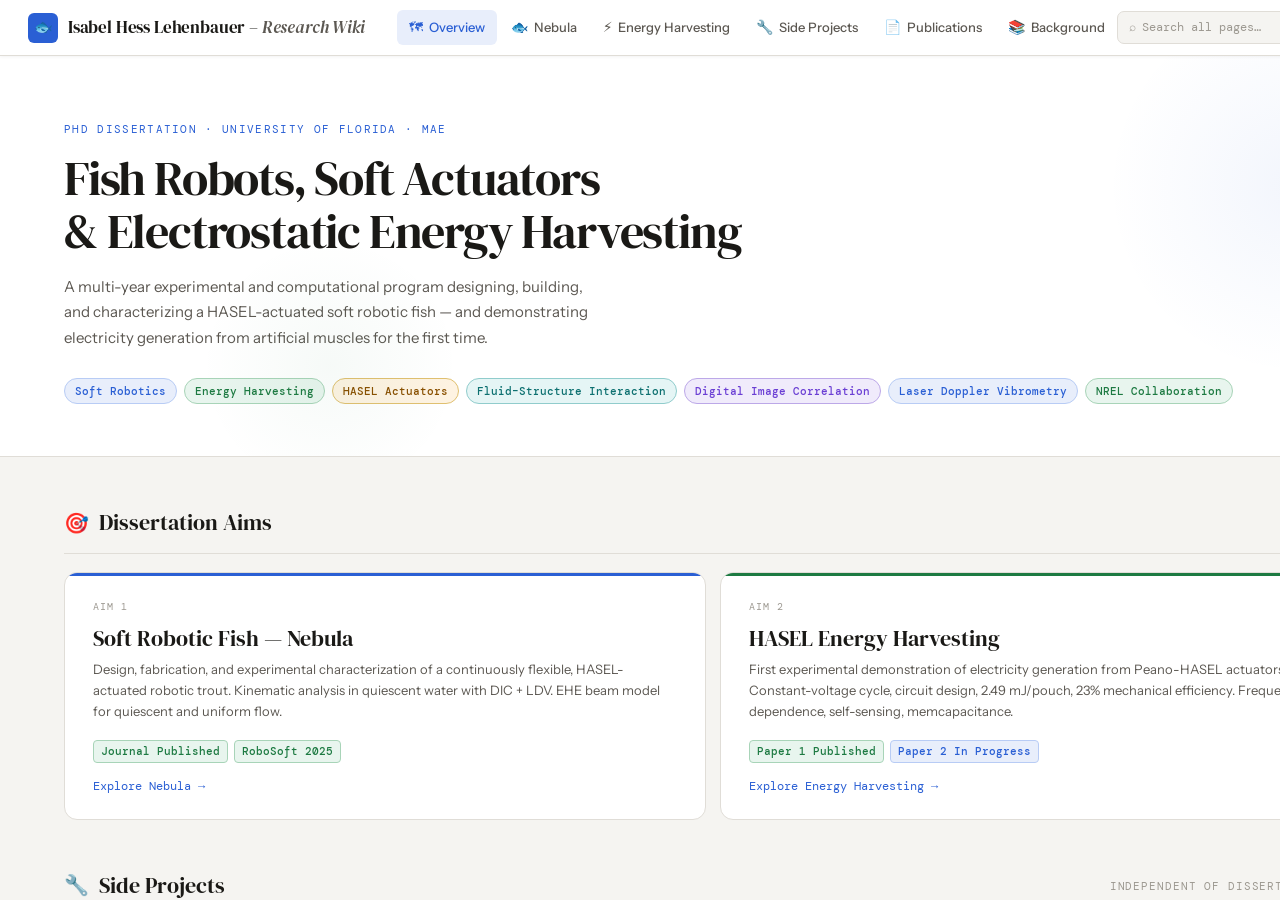
==== index.html @ 18fa1d74 "Initial commit" ====
<!DOCTYPE html>
<html lang="en">
<head>
<meta charset="UTF-8">
<meta name="viewport" content="width=device-width, initial-scale=1.0">
<title>Isabel Hess Lehenbauer · Graduate Research Wiki</title>
<link rel="stylesheet" href="shared.css">
<style>
/* Index-specific: no sidebar, full-width layout */
body { grid-template-columns: 1fr; }
main  { height: calc(100vh - 56px); overflow-y: auto; }

/* Hero */
.index-hero {
  padding: 64px 64px 52px;
  background: var(--surface);
  border-bottom: 1px solid var(--border);
  position: relative; overflow: hidden;
}
.index-hero::before {
  content:''; position:absolute; top:-60px; right:-60px;
  width:380px; height:380px;
  background: radial-gradient(circle, rgba(42,95,212,0.06) 0%, transparent 70%);
  pointer-events:none;
}
.index-hero::after {
  content:''; position:absolute; bottom:-40px; left:200px;
  width:260px; height:260px;
  background: radial-gradient(circle, rgba(29,122,66,0.04) 0%, transparent 70%);
  pointer-events:none;
}
.hero-eyebrow { font-family:var(--font-mono); font-size:11px; letter-spacing:.12em; text-transform:uppercase; color:var(--accent); margin-bottom:14px; }
.index-hero h1 { font-family:var(--font-serif); font-size:3rem; font-weight:400; line-height:1.1; letter-spacing:-0.025em; color:var(--text); margin-bottom:16px; max-width:700px; }
.index-hero h1 em { font-style:italic; color:var(--text-muted); }
.index-hero p { color:var(--text-muted); font-size:15px; max-width:540px; margin-bottom:28px; line-height:1.7; }
.hero-chips { display:flex; gap:7px; flex-wrap:wrap; }

/* Section grid */
.hub-content { padding: 48px 64px 72px; }
.hub-group { margin-bottom: 48px; }
.hub-group-header {
  display: flex; align-items: center; gap: 10px;
  margin-bottom: 18px; padding-bottom: 12px;
  border-bottom: 1px solid var(--border);
}
.hub-group-icon { font-size: 20px; }
.hub-group-title { font-family: var(--font-serif); font-size: 1.35rem; font-weight: 400; color: var(--text); }
.hub-group-subtitle { font-family: var(--font-mono); font-size: 11px; color: var(--text-faint); text-transform: uppercase; letter-spacing: .08em; margin-left: auto; }

.section-grid { display: grid; grid-template-columns: repeat(auto-fill, minmax(280px, 1fr)); gap: 14px; }

.section-card {
  display: block; text-decoration: none;
  background: var(--surface); border: 1px solid var(--border);
  border-radius: 11px; padding: 20px 22px;
  transition: border-color 0.15s, box-shadow 0.15s, transform 0.15s;
  position: relative; overflow: hidden;
}
.section-card:hover {
  border-color: var(--border-light);
  box-shadow: 0 4px 18px rgba(0,0,0,0.08);
  transform: translateY(-1px);
}
.section-card .card-stripe {
  position: absolute; top: 0; left: 0; right: 0; height: 3px; border-radius: 11px 11px 0 0;
}
.sc-icon { font-size: 22px; margin-bottom: 10px; }
.sc-title { font-size: 14px; font-weight: 600; color: var(--text); margin-bottom: 5px; line-height: 1.3; }
.sc-desc  { font-size: 12.5px; color: var(--text-muted); line-height: 1.55; margin-bottom: 12px; }
.sc-meta  { display: flex; gap: 6px; flex-wrap: wrap; align-items: center; }

/* big CTA cards */
.aim-card {
  display: flex; flex-direction: column;
  background: var(--surface); border: 1px solid var(--border);
  border-radius: 13px; padding: 26px 28px 22px;
  text-decoration: none;
  transition: border-color 0.15s, box-shadow 0.15s, transform 0.15s;
  position: relative; overflow: hidden;
}
.aim-card:hover { border-color: var(--border-light); box-shadow: 0 5px 22px rgba(0,0,0,0.09); transform: translateY(-2px); }
.aim-card .card-stripe { position:absolute; top:0; left:0; right:0; height:3px; border-radius:13px 13px 0 0; }
.aim-num { font-family:var(--font-mono); font-size:10px; text-transform:uppercase; letter-spacing:.1em; color:var(--text-faint); margin-bottom:10px; }
.aim-title { font-family:var(--font-serif); font-size:1.35rem; font-weight:400; color:var(--text); margin-bottom:8px; line-height:1.2; }
.aim-desc  { font-size:13px; color:var(--text-muted); line-height:1.6; flex:1; margin-bottom:18px; }
.aim-arrow { font-family:var(--font-mono); font-size:12px; color:var(--accent); }

.aims-grid { display:grid; grid-template-columns:1fr 1fr; gap:14px; margin-bottom:48px; }
@media(max-width:700px){ .aims-grid { grid-template-columns:1fr; } }

/* timeline strip on index */
.timeline-strip {
  background: var(--surface); border: 1px solid var(--border);
  border-radius: 11px; padding: 24px 28px;
}
</style>
</head>
<body>

<!-- SHARED HEADER -->
<header class="site-header">
  <a href="index.html" class="logo">
    <div class="logo-icon">🐟</div>
    <div class="logo-text">Isabel Hess Lehenbauer &ndash; <span>Research Wiki</span></div>
  </a>
  <nav class="top-nav">
    <a href="index.html"         class="active"><span class="nav-icon">🗺</span> Overview</a>
    <a href="nebula.html"               ><span class="nav-icon">🐟</span> Nebula</a>
    <a href="energy.html"               ><span class="nav-icon">⚡</span> Energy Harvesting</a>
    <a href="side-projects.html"        ><span class="nav-icon">🔧</span> Side Projects</a>
    <a href="publications.html"         ><span class="nav-icon">📄</span> Publications</a>
    <a href="background.html"           ><span class="nav-icon">📚</span> Background</a>
  </nav>
  <div class="header-right">
    <div class="global-search">
      <span>⌕</span>
      <input type="text" id="globalSearch" placeholder="Search all pages…" autocomplete="off">
    </div>
    <div class="header-meta">UF · MAE PhD</div>
  </div>
</header>

<main>

<!-- HERO -->
<div class="index-hero">
  <div class="hero-eyebrow">PhD Dissertation · University of Florida · MAE</div>
  <h1>Fish Robots, Soft Actuators<br>&amp; Electrostatic Energy Harvesting</h1>
  <p>A multi-year experimental and computational program designing, building, and characterizing a HASEL-actuated soft robotic fish — and demonstrating electricity generation from artificial muscles for the first time.</p>
  <div class="hero-chips">
    <span class="chip chip-blue">Soft Robotics</span>
    <span class="chip chip-green">Energy Harvesting</span>
    <span class="chip chip-amber">HASEL Actuators</span>
    <span class="chip chip-teal">Fluid–Structure Interaction</span>
    <span class="chip chip-purple">Digital Image Correlation</span>
    <span class="chip chip-blue">Laser Doppler Vibrometry</span>
    <span class="chip chip-green">NREL Collaboration</span>
  </div>
</div>

<div class="hub-content">

  <!-- DISSERTATION AIMS -->
  <div class="hub-group">
    <div class="hub-group-header">
      <span class="hub-group-icon">🎯</span>
      <span class="hub-group-title">Dissertation Aims</span>
    </div>
    <div class="aims-grid">

      <a href="nebula.html" class="aim-card">
        <div class="card-stripe" style="background:var(--accent)"></div>
        <div class="aim-num">Aim 1</div>
        <div class="aim-title">Soft Robotic Fish — Nebula</div>
        <div class="aim-desc">Design, fabrication, and experimental characterization of a continuously flexible, HASEL-actuated robotic trout. Kinematic analysis in quiescent water with DIC + LDV. EHE beam model for quiescent and uniform flow.</div>
        <div class="sc-meta" style="margin-bottom:14px">
          <span class="pill pill-done">Journal Published</span>
          <span class="pill pill-done">RoboSoft 2025</span>
        </div>
        <div class="aim-arrow">Explore Nebula →</div>
      </a>

      <a href="energy.html" class="aim-card">
        <div class="card-stripe" style="background:var(--green)"></div>
        <div class="aim-num">Aim 2</div>
        <div class="aim-title">HASEL Energy Harvesting</div>
        <div class="aim-desc">First experimental demonstration of electricity generation from Peano-HASEL actuators. Constant-voltage cycle, circuit design, 2.49 mJ/pouch, 23% mechanical efficiency. Frequency dependence, self-sensing, memcapacitance.</div>
        <div class="sc-meta" style="margin-bottom:14px">
          <span class="pill pill-done">Paper 1 Published</span>
          <span class="pill pill-active">Paper 2 In Progress</span>
        </div>
        <div class="aim-arrow">Explore Energy Harvesting →</div>
      </a>

    </div>
  </div>

  <!-- SIDE PROJECTS -->
  <div class="hub-group">
    <div class="hub-group-header">
      <span class="hub-group-icon">🔧</span>
      <span class="hub-group-title">Side Projects</span>
      <span class="hub-group-subtitle">Independent of dissertation aims</span>
    </div>
    <div class="section-grid">

      <a href="side-projects.html#gantry" class="section-card">
        <div class="card-stripe" style="background:var(--amber)"></div>
        <div class="sc-icon">🦾</div>
        <div class="sc-title">Gantry System Build</div>
        <div class="sc-desc">Custom 3-axis servo-driven underwater oscillation platform. DYN4 drives, Galil controller, dSpace integration. Used for Nebula base-excitation energy harvesting experiments.</div>
        <div class="sc-meta"><span class="pill pill-done">Built</span></div>
      </a>

      <a href="side-projects.html#dic" class="section-card">
        <div class="card-stripe" style="background:var(--purple)"></div>
        <div class="sc-icon">🎥</div>
        <div class="sc-title">Underwater DIC (NREL Contract)</div>
        <div class="sc-desc">Evaluated DIC and videogrammetry for tracking flexible WEC deformation in NREL's wave flume. Snell's Law analysis; camera angle tests; recommendation: underwater camera housing.</div>
        <div class="sc-meta"><span class="pill pill-done">Completed</span></div>
      </a>

    </div>
  </div>

  <!-- QUICK LINKS -->
  <div class="hub-group">
    <div class="hub-group-header">
      <span class="hub-group-icon">🔗</span>
      <span class="hub-group-title">Quick Access</span>
    </div>
    <div class="section-grid">

      <a href="publications.html" class="section-card">
        <div class="card-stripe" style="background:var(--purple)"></div>
        <div class="sc-icon">📄</div>
        <div class="sc-title">Publications &amp; Conferences</div>
        <div class="sc-desc">SMASIS 2022, 2023, 2024, 2025 · RoboSoft 2025 · Energies (MDPI) · Smart Materials &amp; Structures · NREL MEGSRP · Senate Robotics Day.</div>
        <div class="sc-meta">
          <span class="pill pill-done">2 Journals</span>
          <span class="pill pill-done">4 Conferences</span>
          <span class="pill pill-active">1 In Progress</span>
        </div>
      </a>

      <a href="background.html" class="section-card">
        <div class="card-stripe" style="background:var(--teal)"></div>
        <div class="sc-icon">📚</div>
        <div class="sc-title">Background Reading</div>
        <div class="sc-desc">What is a HASEL? Electrostatic zipping, variable capacitance, self-healing, inertial vs. viscous regimes. EHE modeling: Euler-Bernoulli beam, Lighthill theory, Galerkin method, MAC &amp; traveling index.</div>
        <div class="sc-meta"><span class="chip chip-teal">Reference</span></div>
      </a>

    </div>
  </div>

  <!-- TIMELINE STRIP -->
  <div class="hub-group">
    <div class="hub-group-header">
      <span class="hub-group-icon">📅</span>
      <span class="hub-group-title">Research Timeline</span>
    </div>
    <div class="timeline-strip">
      <div class="timeline">
        <div class="timeline-item complete"><div class="tl-date">Fall 2021</div><div class="tl-title">EHE Model — Quiescent Flow</div><div class="tl-body">MATLAB Galerkin simulation with nonlinear fluid damping.</div></div>
        <div class="timeline-item complete"><div class="tl-date">Spring 2022</div><div class="tl-title">Nebula Design + SMASIS22</div><div class="tl-body">Parametric body design. Compliance &amp; traveling wave generation.</div></div>
        <div class="timeline-item complete"><div class="tl-date">Fall 2022</div><div class="tl-title">Nebula Fabrication &amp; Air Testing</div><div class="tl-body">TPU skeleton, Ecoflex silicone cast, LDV + DIC in air.</div></div>
        <div class="timeline-item complete"><div class="tl-date">Spring 2023</div><div class="tl-title">Nebula Aquarium Testing</div><div class="tl-body">DIC + LDV at 3 natural frequencies. MAC and traveling index analysis.</div></div>
        <div class="timeline-item complete"><div class="tl-date">Fall 2023</div><div class="tl-title">SMASIS23 (3rd place) + NREL Contracts Begin</div><div class="tl-body">HASEL EH and Underwater DIC contracts awarded.</div></div>
        <div class="timeline-item complete"><div class="tl-date">Jan–Nov 2024</div><div class="tl-title">HASEL EH Paper 1 + Nebula Journal</div><div class="tl-body">Full 4×5 EH test matrix. Nebula SMS journal submitted June 2024. EH Paper 1 submitted Nov 2024.</div></div>
        <div class="timeline-item complete"><div class="tl-date">Apr 2025</div><div class="tl-title">RoboSoft 2025 — Nebula v2</div><div class="tl-body">Lausanne. Distributed muscles + sensing. 44% thrust increase with phase offset.</div></div>
        <div class="timeline-item active"><div class="tl-date">Jan–Jul 2025 (NREL MEGSRP)</div><div class="tl-title">Power &amp; Frequency Study</div><div class="tl-body">Cyclic EH with self-sensing. Power density vs. frequency 0.5–20 Hz.</div></div>
        <div class="timeline-item active"><div class="tl-date">Oct–Dec 2025</div><div class="tl-title">Nebula EH on Bending Structure</div><div class="tl-body">Gantry base-excitation experiments. Phase relationship study.</div></div>
        <div class="timeline-item active"><div class="tl-date">April 2026</div><div class="tl-title">HASEL Memcapacitance</div><div class="tl-body">Nonlinear C vs. V with hysteresis — AC superposition method, Trek 10/10.</div></div>
      </div>
    </div>
  </div>

</div><!-- /hub-content -->
</main>

<script src="shared.js"></script>
</body>
</html>
---- shared.css ----
@import url('https://fonts.googleapis.com/css2?family=DM+Serif+Display:ital@0;1&family=DM+Mono:wght@300;400;500&family=Instrument+Sans:ital,wght@0,400;0,500;0,600;1,400&display=swap');

:root {
  --bg: #f5f4f1;
  --surface: #ffffff;
  --surface2: #f0eeea;
  --border: #e0ddd7;
  --border-light: #c8c4bc;
  --text: #1a1916;
  --text-muted: #5c5852;
  --text-faint: #9c9890;
  --accent: #2a5fd4;
  --accent-soft: #e8eefb;
  --green: #1d7a42;
  --green-soft: #e8f5ee;
  --amber: #8a5000;
  --amber-soft: #fef3e2;
  --rose: #c0284a;
  --rose-soft: #fdeaee;
  --teal: #0d7070;
  --teal-soft: #e5f5f5;
  --purple: #6b3fd4;
  --purple-soft: #f0ebfb;
  --font-serif: 'DM Serif Display', Georgia, serif;
  --font-sans: 'Instrument Sans', system-ui, sans-serif;
  --font-mono: 'DM Mono', monospace;
}

*, *::before, *::after { box-sizing: border-box; margin: 0; padding: 0; }
html { scroll-behavior: smooth; }

body {
  background: var(--bg);
  color: var(--text);
  font-family: var(--font-sans);
  font-size: 15px;
  line-height: 1.65;
  min-height: 100vh;
  display: grid;
  grid-template-columns: 260px 1fr;
  grid-template-rows: auto 1fr;
}

/* ── TOPBAR ── */
.site-header {
  grid-column: 1 / -1;
  background: var(--surface);
  border-bottom: 1px solid var(--border);
  padding: 0 28px;
  display: flex;
  align-items: center;
  gap: 0;
  position: sticky;
  top: 0;
  z-index: 200;
  height: 56px;
  box-shadow: 0 1px 3px rgba(0,0,0,0.05);
}

.site-header .logo {
  display: flex;
  align-items: center;
  gap: 10px;
  text-decoration: none;
  margin-right: 32px;
  flex-shrink: 0;
}

.logo-icon {
  width: 30px; height: 30px;
  background: var(--accent);
  border-radius: 6px;
  display: flex; align-items: center; justify-content: center;
  font-size: 15px;
}

.logo-text {
  font-family: var(--font-serif);
  font-size: 1.05rem;
  font-weight: 400;
  color: var(--text);
  letter-spacing: -0.01em;
  white-space: nowrap;
}
.logo-text span { color: var(--text-muted); font-style: italic; }

/* Top nav links */
.top-nav {
  display: flex;
  align-items: center;
  gap: 2px;
  flex: 1;
}

.top-nav a {
  display: flex;
  align-items: center;
  gap: 6px;
  padding: 6px 12px;
  border-radius: 6px;
  text-decoration: none;
  font-size: 13px;
  font-weight: 500;
  color: var(--text-muted);
  transition: background 0.12s, color 0.12s;
  white-space: nowrap;
}
.top-nav a:hover { background: var(--surface2); color: var(--text); }
.top-nav a.active { background: var(--accent-soft); color: var(--accent); }
.top-nav a .nav-icon { font-size: 14px; }

.header-right {
  margin-left: auto;
  display: flex;
  align-items: center;
  gap: 10px;
}

/* Global search in header */
.global-search {
  display: flex;
  align-items: center;
  gap: 6px;
  padding: 6px 11px;
  background: var(--bg);
  border: 1px solid var(--border);
  border-radius: 7px;
  font-family: var(--font-mono);
  font-size: 12px;
  color: var(--text-faint);
  min-width: 190px;
  cursor: text;
  transition: border-color 0.12s;
}
.global-search:focus-within { border-color: var(--accent); }
.global-search input {
  border: none; background: transparent; outline: none;
  color: var(--text); font-family: var(--font-mono); font-size: 12px; width: 100%;
}
.global-search input::placeholder { color: var(--text-faint); }

.header-meta {
  font-family: var(--font-mono);
  font-size: 10px;
  color: var(--text-faint);
  letter-spacing: 0.07em;
  text-transform: uppercase;
  white-space: nowrap;
}

/* ── SIDEBAR ── */
.sidebar {
  background: var(--surface);
  border-right: 1px solid var(--border);
  padding: 16px 0;
  position: sticky;
  top: 56px;
  height: calc(100vh - 56px);
  overflow-y: auto;
  overflow-x: hidden;
  scrollbar-width: thin;
  scrollbar-color: var(--border) transparent;
}

.nav-label {
  font-family: var(--font-mono);
  font-size: 10px;
  letter-spacing: 0.12em;
  text-transform: uppercase;
  color: var(--text-faint);
  padding: 12px 14px 4px;
}

.sidebar a {
  display: flex;
  align-items: center;
  gap: 8px;
  padding: 6px 14px;
  color: var(--text-muted);
  text-decoration: none;
  font-size: 12.5px;
  transition: all 0.1s ease;
  border-left: 2px solid transparent;
  line-height: 1.3;
}
.sidebar a:hover { color: var(--text); background: var(--surface2); border-left-color: var(--border-light); }
.sidebar a.active { color: var(--accent); background: var(--accent-soft); border-left-color: var(--accent); font-weight: 500; }
.sidebar a.hidden { display: none; }

.nav-dot { width: 6px; height: 6px; border-radius: 50%; flex-shrink: 0; }
.no-results { display: none; padding: 6px 14px; font-size: 11px; color: var(--text-faint); font-family: var(--font-mono); }

/* ── MAIN ── */
main {
  overflow-y: auto;
  height: calc(100vh - 56px);
}

/* ── PAGE HERO ── */
.page-hero {
  background: var(--surface);
  border-bottom: 1px solid var(--border);
  padding: 44px 52px 36px;
  position: relative;
  overflow: hidden;
}
.page-hero::before {
  content: '';
  position: absolute; top: -40px; right: -40px;
  width: 280px; height: 280px;
  background: radial-gradient(circle, rgba(42,95,212,0.05) 0%, transparent 70%);
  pointer-events: none;
}
.page-hero-tag {
  font-family: var(--font-mono);
  font-size: 10.5px;
  letter-spacing: 0.11em;
  text-transform: uppercase;
  margin-bottom: 10px;
}
.page-hero h1 {
  font-family: var(--font-serif);
  font-size: 2.1rem;
  font-weight: 400;
  line-height: 1.15;
  letter-spacing: -0.02em;
  color: var(--text);
  margin-bottom: 10px;
}
.page-hero p {
  color: var(--text-muted);
  font-size: 14px;
  max-width: 520px;
}

/* ── CONTENT ── */
.content { padding: 0 52px 70px; }

/* ── SECTION ── */
.wiki-section { padding-top: 50px; }
.section-header { display: flex; align-items: flex-start; gap: 13px; margin-bottom: 5px; }
.section-icon { width: 36px; height: 36px; border-radius: 8px; display: flex; align-items: center; justify-content: center; font-size: 17px; flex-shrink: 0; margin-top: 3px; }
.icon-blue   { background: var(--accent-soft); }
.icon-green  { background: var(--green-soft); }
.icon-amber  { background: var(--amber-soft); }
.icon-teal   { background: var(--teal-soft); }
.icon-purple { background: var(--purple-soft); }
.section-title { font-family: var(--font-serif); font-size: 1.7rem; font-weight: 400; letter-spacing: -0.02em; line-height: 1.2; color: var(--text); }
.section-subtitle { color: var(--text-muted); font-size: 13px; margin-top: 3px; }
.section-divider { width: 100%; height: 1px; background: var(--border); margin: 14px 0 24px; }

/* ── CARDS ── */
.cards { display: grid; grid-template-columns: repeat(auto-fill, minmax(290px, 1fr)); gap: 12px; margin-bottom: 20px; }
.card { background: var(--surface); border: 1px solid var(--border); border-radius: 9px; padding: 17px 19px; transition: border-color 0.15s, box-shadow 0.15s; position: relative; }
.card:hover { border-color: var(--border-light); box-shadow: 0 2px 9px rgba(0,0,0,0.06); }
.card-tag { font-family: var(--font-mono); font-size: 10px; letter-spacing: 0.1em; text-transform: uppercase; color: var(--text-faint); margin-bottom: 6px; }
.card h3 { font-size: 13.5px; font-weight: 600; color: var(--text); margin-bottom: 6px; line-height: 1.35; }
.card p { font-size: 12.5px; color: var(--text-muted); line-height: 1.6; }
.card-accent { position: absolute; top: 0; left: 0; width: 3px; height: 100%; border-radius: 9px 0 0 9px; }

/* ── INFO BOX ── */
.info-box { background: var(--surface); border: 1px solid var(--border); border-radius: 9px; padding: 17px 21px; margin-bottom: 18px; }
.info-box-header { display: flex; align-items: center; gap: 8px; margin-bottom: 10px; }
.info-box-header h4 { font-size: 11px; font-weight: 600; text-transform: uppercase; letter-spacing: 0.08em; font-family: var(--font-mono); color: var(--text-muted); }

/* ── TIMELINE ── */
.timeline { position: relative; padding-left: 23px; margin-bottom: 18px; }
.timeline::before { content: ''; position: absolute; left: 5px; top: 8px; bottom: 8px; width: 1px; background: var(--border); }
.timeline-item { position: relative; margin-bottom: 15px; }
.timeline-item::before { content: ''; position: absolute; left: -20px; top: 6px; width: 8px; height: 8px; border-radius: 50%; background: var(--border-light); border: 2px solid var(--surface); }
.timeline-item.complete::before { background: var(--green); }
.timeline-item.active::before  { background: var(--accent); box-shadow: 0 0 0 3px var(--accent-soft); }
.tl-date  { font-family: var(--font-mono); font-size: 10px; color: var(--text-faint); letter-spacing: 0.05em; margin-bottom: 2px; }
.tl-title { font-size: 13px; font-weight: 500; color: var(--text); margin-bottom: 2px; }
.tl-body  { font-size: 12px; color: var(--text-muted); }

/* ── DATA TABLE ── */
.data-table { width: 100%; border-collapse: collapse; font-size: 12px; font-family: var(--font-mono); margin-bottom: 18px; }
.data-table th { text-align: left; padding: 7px 11px; background: var(--surface2); color: var(--text-muted); font-weight: 500; font-size: 9.5px; text-transform: uppercase; letter-spacing: 0.07em; border-bottom: 1px solid var(--border); }
.data-table td { padding: 6px 11px; color: var(--text); border-bottom: 1px solid var(--border); vertical-align: top; }
.data-table tr:last-child td { border-bottom: none; }
.data-table tr:hover td { background: var(--surface2); }
.val-highlight { color: var(--accent); font-weight: 500; }

/* ── PILLS ── */
.pill { display: inline-block; padding: 2px 7px; border-radius: 4px; font-size: 10.5px; font-family: var(--font-mono); font-weight: 500; }
.pill-done    { background: var(--green-soft);  color: var(--green);  border: 1px solid #a8d4b8; }
.pill-active  { background: var(--accent-soft); color: var(--accent); border: 1px solid #b8ccf5; }
.pill-scrapped{ background: var(--rose-soft);   color: var(--rose);   border: 1px solid #e0a8b8; }

/* ── CALLOUTS ── */
.callout { border-left: 3px solid; padding: 11px 15px; border-radius: 0 7px 7px 0; margin-bottom: 16px; font-size: 13px; }
.callout-blue  { border-color: var(--accent); background: var(--accent-soft); color: var(--text-muted); }
.callout-green { border-color: var(--green);  background: var(--green-soft);  color: var(--text-muted); }
.callout-amber { border-color: var(--amber);  background: var(--amber-soft);  color: var(--text-muted); }
.callout strong { color: var(--text); }

/* ── EQ BOX ── */
.eq-box { background: var(--surface2); border: 1px solid var(--border); border-radius: 7px; padding: 11px 16px; font-family: var(--font-mono); font-size: 12px; color: var(--teal); margin-bottom: 14px; overflow-x: auto; }

/* ── STATS ── */
.stats-row { display: flex; gap: 8px; flex-wrap: wrap; margin-bottom: 18px; }
.stat-box { background: var(--surface); border: 1px solid var(--border); border-radius: 8px; padding: 12px 16px; flex: 1; min-width: 110px; }
.stat-val { font-family: var(--font-mono); font-size: 1.3rem; font-weight: 500; line-height: 1.1; margin-bottom: 3px; }
.stat-label { font-size: 10.5px; color: var(--text-muted); }

/* ── PROSE ── */
.prose { max-width: 680px; font-size: 14px; line-height: 1.75; color: var(--text-muted); margin-bottom: 18px; }
.prose strong { color: var(--text); font-weight: 500; }

/* ── GRID 2 ── */
.grid2 { display: grid; grid-template-columns: 1fr 1fr; gap: 12px; margin-bottom: 18px; }
@media (max-width: 900px) { .grid2 { grid-template-columns: 1fr; } }

/* ── FLOW ── */
.flow { display: flex; align-items: center; flex-wrap: wrap; margin-bottom: 18px; }
.flow-node { background: var(--surface2); border: 1px solid var(--border); border-radius: 7px; padding: 8px 11px; font-size: 11px; font-family: var(--font-mono); color: var(--text-muted); text-align: center; min-width: 84px; }
.flow-arrow { color: var(--text-faint); padding: 0 5px; font-size: 13px; }
.flow-node.active-node { border-color: var(--accent); color: var(--accent); background: var(--accent-soft); }

/* ── ANNOTATION ROWS ── */
.annotation-row { display: flex; align-items: baseline; gap: 8px; padding: 7px 0; border-bottom: 1px solid var(--border); font-size: 12.5px; }
.annotation-row:last-child { border-bottom: none; }
.ann-symbol { font-family: var(--font-mono); color: var(--teal); min-width: 68px; flex-shrink: 0; }
.ann-name   { color: var(--text); flex: 1; }
.ann-val    { font-family: var(--font-mono); color: var(--text-muted); font-size: 11px; flex-shrink: 0; }

/* ── DOI LINKS ── */
a.doi { font-family: var(--font-mono); font-size: 11px; color: var(--accent); text-decoration: none; }
a.doi:hover { text-decoration: underline; }

/* ── SCROLLBAR ── */
::-webkit-scrollbar { width: 5px; height: 5px; }
::-webkit-scrollbar-track { background: transparent; }
::-webkit-scrollbar-thumb { background: var(--border); border-radius: 3px; }
.footnote { font-family: var(--font-mono); font-size: 10.5px; color: var(--text-faint); margin-top: 4px; }

/* ── CHIPS ── */
.chip { display: inline-flex; align-items: center; padding: 3px 10px; border-radius: 20px; font-size: 11px; font-family: var(--font-mono); font-weight: 500; border: 1px solid; }
.chip-blue   { color: var(--accent); border-color: #b8ccf5; background: var(--accent-soft); }
.chip-green  { color: var(--green);  border-color: #a8d4b8; background: var(--green-soft); }
.chip-amber  { color: var(--amber);  border-color: #e0c070; background: var(--amber-soft); }
.chip-teal   { color: var(--teal);   border-color: #90cccc; background: var(--teal-soft); }
.chip-purple { color: var(--purple); border-color: #bca8e8; background: var(--purple-soft); }
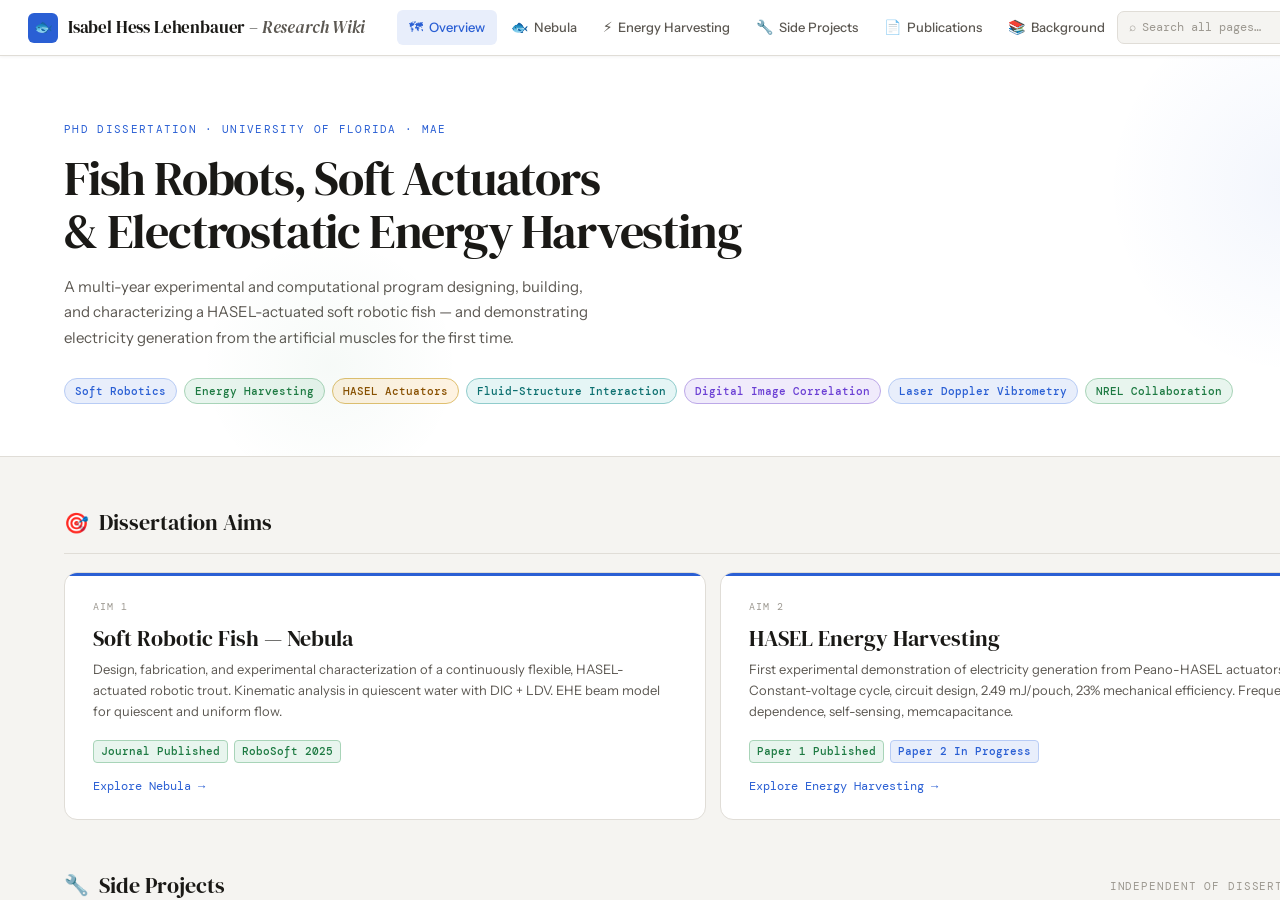
==== commit b94c3ff0: "minor recolor" ====
--- a/index.html
+++ b/index.html
@@ -3,7 +3,7 @@
 <head>
 <meta charset="UTF-8">
 <meta name="viewport" content="width=device-width, initial-scale=1.0">
-<title>Isabel Hess Lehenbauer · Graduate Research Wiki</title>
+<title>Isabel Lehenbauer · Graduate Research Wiki</title>
 <link rel="stylesheet" href="shared.css">
 <style>
 /* Index-specific: no sidebar, full-width layout */
@@ -126,7 +126,7 @@
 <div class="index-hero">
   <div class="hero-eyebrow">PhD Dissertation · University of Florida · MAE</div>
   <h1>Fish Robots, Soft Actuators<br>&amp; Electrostatic Energy Harvesting</h1>
-  <p>A multi-year experimental and computational program designing, building, and characterizing a HASEL-actuated soft robotic fish — and demonstrating electricity generation from artificial muscles for the first time.</p>
+  <p>A multi-year experimental and computational program designing, building, and characterizing a HASEL-actuated soft robotic fish — and demonstrating electricity generation from the artificial muscles for the first time.</p>
   <div class="hero-chips">
     <span class="chip chip-blue">Soft Robotics</span>
     <span class="chip chip-green">Energy Harvesting</span>
@@ -161,7 +161,7 @@
       </a>
 
       <a href="energy.html" class="aim-card">
-        <div class="card-stripe" style="background:var(--green)"></div>
+        <div class="card-stripe" style="background:var(--accent)"></div>
         <div class="aim-num">Aim 2</div>
         <div class="aim-title">HASEL Energy Harvesting</div>
         <div class="aim-desc">First experimental demonstration of electricity generation from Peano-HASEL actuators. Constant-voltage cycle, circuit design, 2.49 mJ/pouch, 23% mechanical efficiency. Frequency dependence, self-sensing, memcapacitance.</div>
@@ -193,7 +193,7 @@
       </a>
 
       <a href="side-projects.html#dic" class="section-card">
-        <div class="card-stripe" style="background:var(--purple)"></div>
+        <div class="card-stripe" style="background:var(--amber)"></div>
         <div class="sc-icon">🎥</div>
         <div class="sc-title">Underwater DIC (NREL Contract)</div>
         <div class="sc-desc">Evaluated DIC and videogrammetry for tracking flexible WEC deformation in NREL's wave flume. Snell's Law analysis; camera angle tests; recommendation: underwater camera housing.</div>
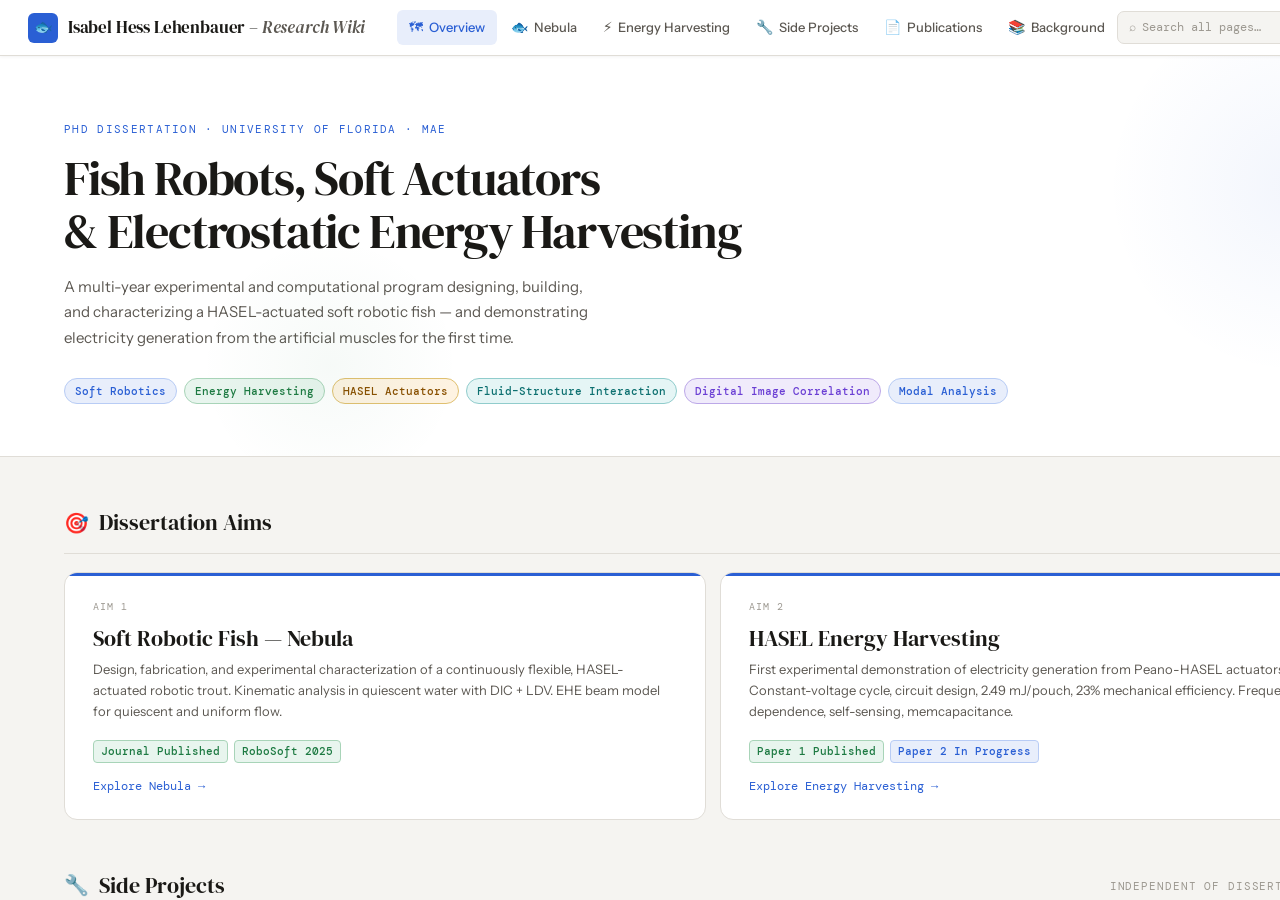
==== commit 5b92cfa1: "update keywords" ====
--- a/index.html
+++ b/index.html
@@ -133,8 +133,7 @@
     <span class="chip chip-amber">HASEL Actuators</span>
     <span class="chip chip-teal">Fluid–Structure Interaction</span>
     <span class="chip chip-purple">Digital Image Correlation</span>
-    <span class="chip chip-blue">Laser Doppler Vibrometry</span>
-    <span class="chip chip-green">NREL Collaboration</span>
+    <span class="chip chip-blue">Modal Analysis</span>
   </div>
 </div>
 
